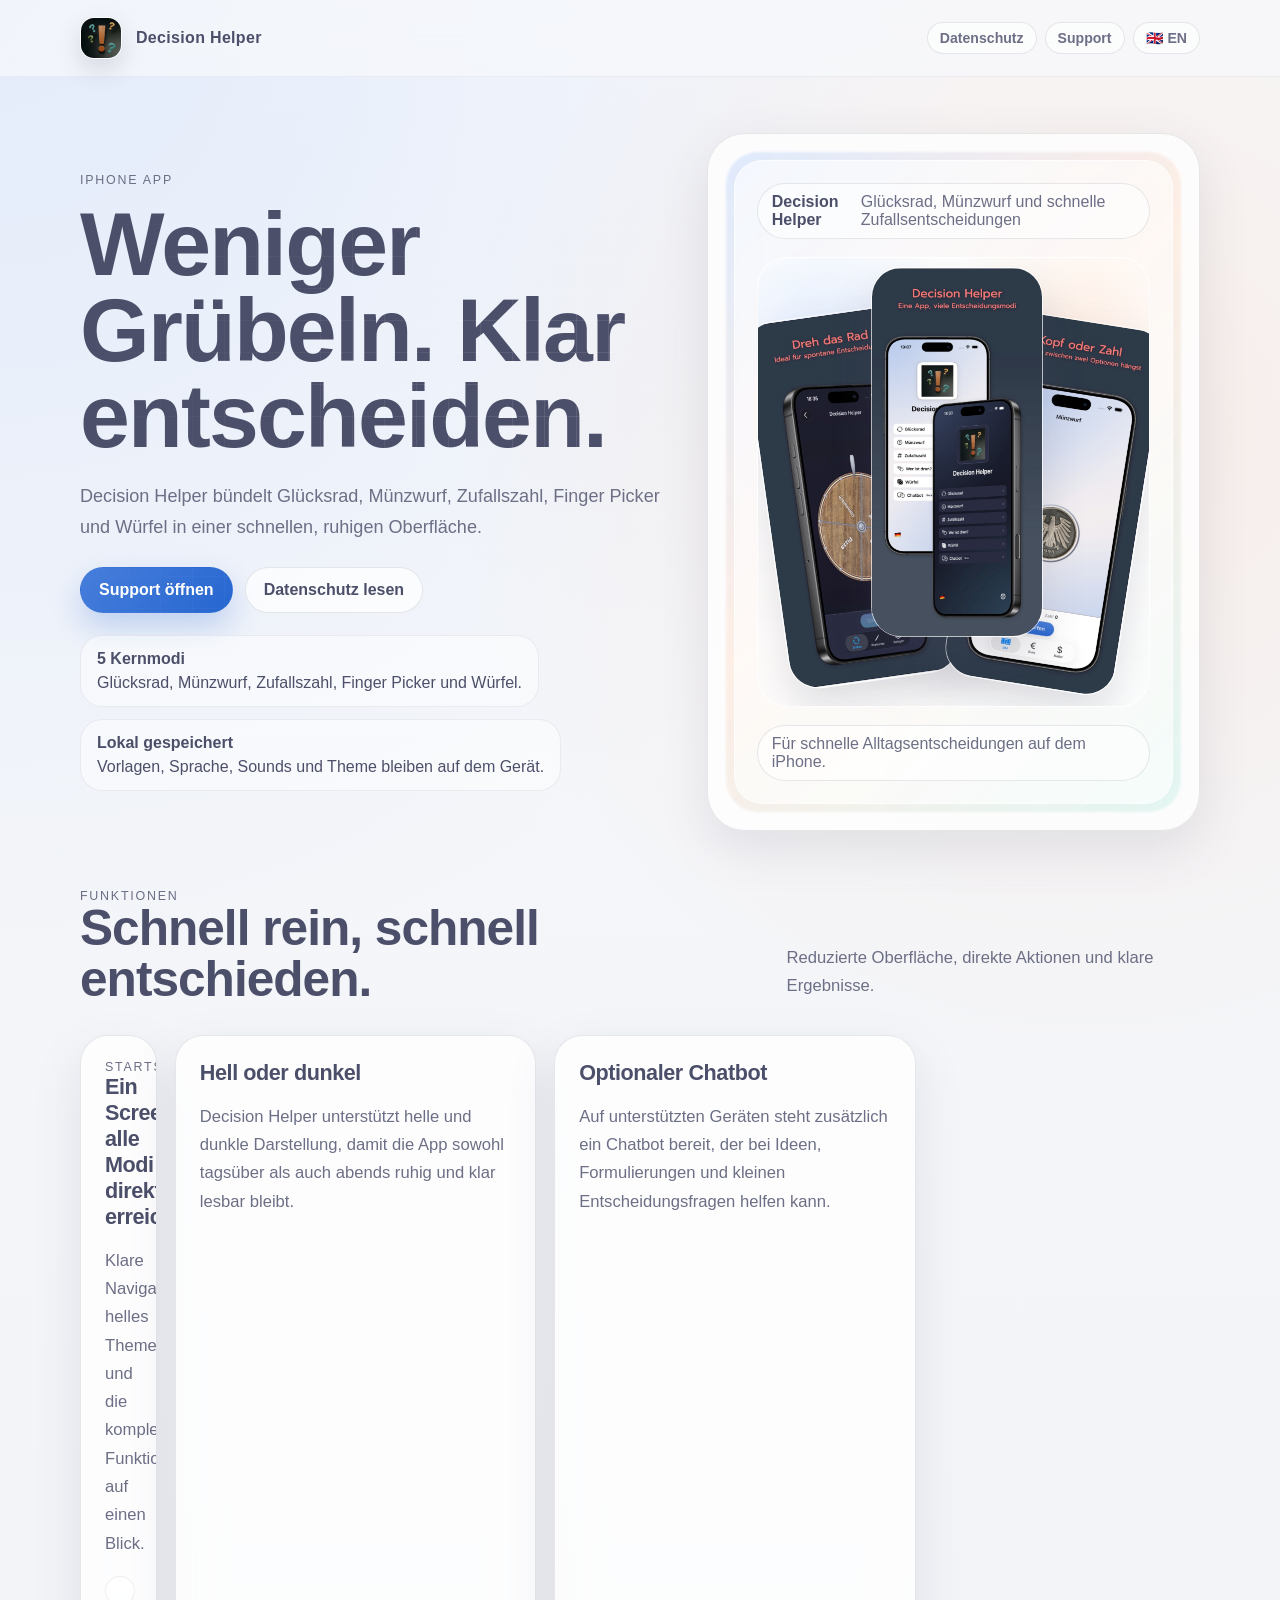
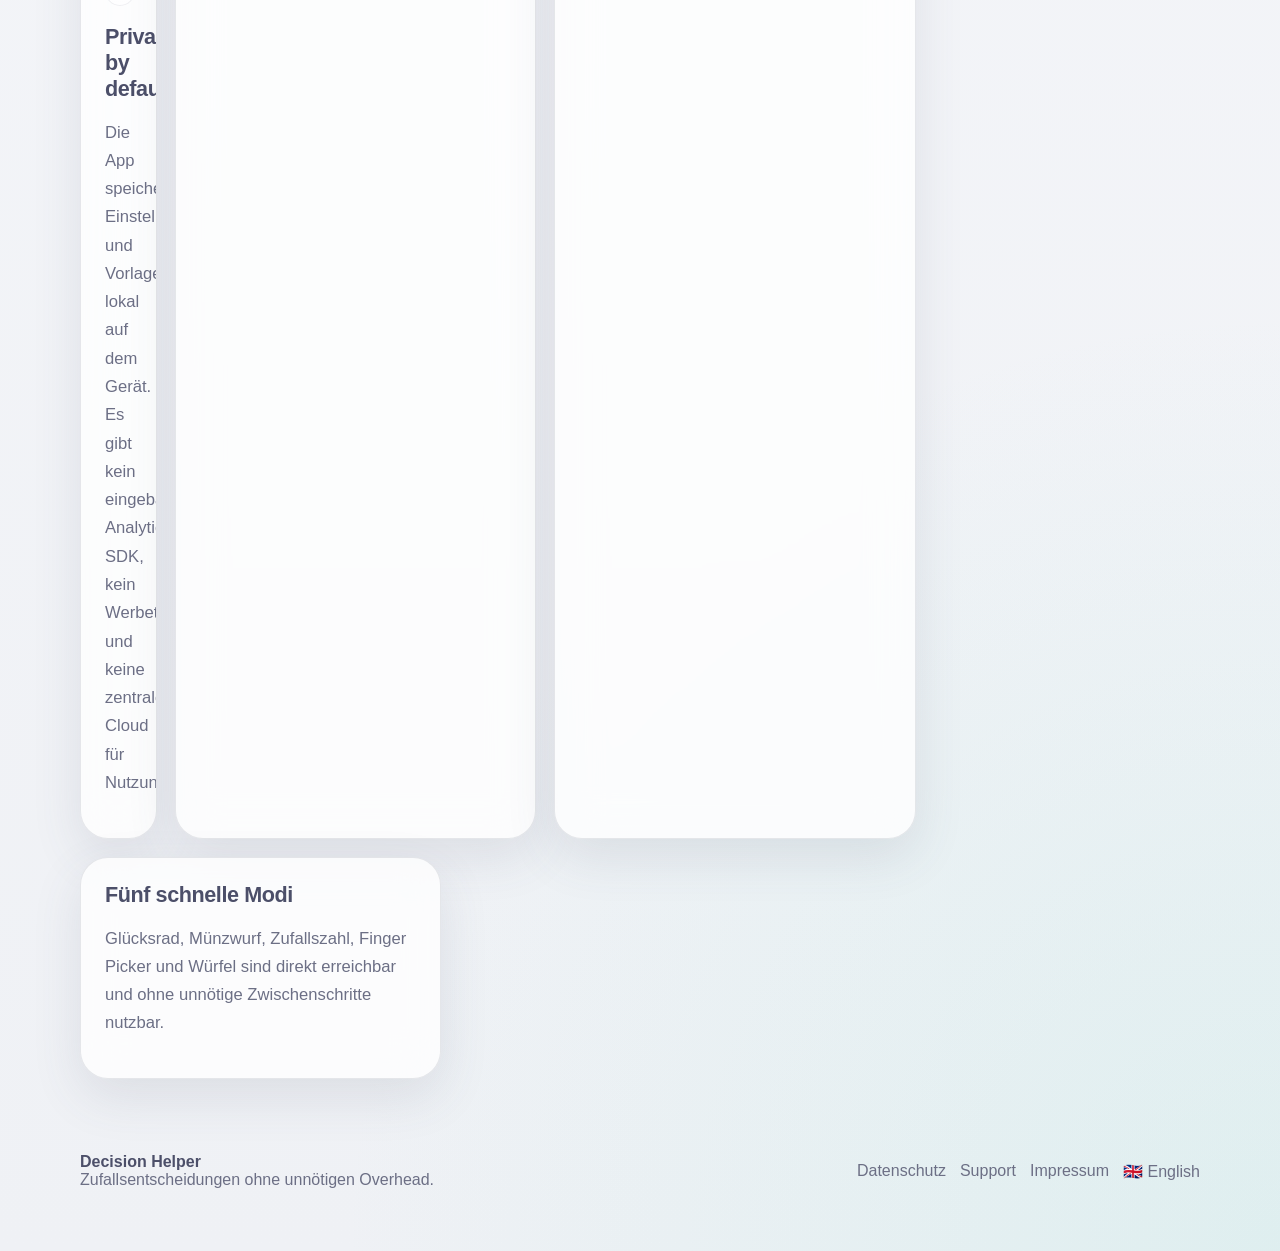
==== index.html @ 7dbccb7f "Restore homepage privacy section" ====
<!doctype html>
<html lang="de">
<head>
  <meta charset="utf-8">
  <meta name="viewport" content="width=device-width, initial-scale=1">
  <title>Decision Helper</title>
  <meta name="description" content="Decision Helper bringt Glücksrad, Münzwurf, Zufallszahl, Würfel und Finger Picker in eine ruhige, schnelle iPhone-App.">
  <link rel="stylesheet" href="styles.css">
  <link rel="stylesheet" href="refresh.css">
</head>
<body>
  <header class="site-header">
    <div class="shell">
      <a class="brand" href="index.html" aria-label="Decision Helper Startseite">
        <img class="brand-logo" src="assets/AppLogo.png" alt="Decision Helper Logo">
        <span>Decision Helper</span>
      </a>
      <nav class="nav" aria-label="Hauptnavigation">
        <a href="privacy.html">Datenschutz</a>
        <a href="support.html">Support</a>
        <a href="en/index.html" lang="en">🇬🇧 EN</a>
      </nav>
    </div>
  </header>

  <main>
    <section class="hero">
      <div class="shell hero-grid">
        <div class="hero-copy">
          <div class="eyebrow">iPhone App</div>
          <h1>Weniger Grübeln. Klar entscheiden.</h1>
          <p class="lead">
            Decision Helper bündelt Glücksrad, Münzwurf, Zufallszahl, Finger Picker und Würfel in einer schnellen, ruhigen Oberfläche.
          </p>
          <div class="button-row" style="margin-top:24px;">
            <a class="button primary" href="support.html">Support öffnen</a>
            <a class="button secondary" href="privacy.html">Datenschutz lesen</a>
          </div>
          <div class="stat-row">
            <div class="stat">
              <strong>5 Kernmodi</strong>
              Glücksrad, Münzwurf, Zufallszahl, Finger Picker und Würfel.
            </div>
            <div class="stat">
              <strong>Lokal gespeichert</strong>
              Vorlagen, Sprache, Sounds und Theme bleiben auf dem Gerät.
            </div>
          </div>
        </div>

        <div class="hero-art">
          <div class="hero-panel">
            <div class="pill"><strong>Decision Helper</strong> Glücksrad, Münzwurf und schnelle Zufallsentscheidungen</div>
            <div class="shot-stage">
              <img class="store-shot store-shot--back" src="assets/appstore_2.jpg" alt="App Store Motiv zum Glücksrad">
              <img class="store-shot store-shot--front" src="assets/appstore_1.jpg" alt="App Store Motiv der Startseite">
              <img class="store-shot store-shot--side" src="assets/appstore_3.jpg" alt="App Store Motiv zum Münzwurf">
            </div>
            <div class="tag">Für schnelle Alltagsentscheidungen auf dem iPhone.</div>
          </div>
        </div>
      </div>
    </section>

    <section id="features">
      <div class="shell">
        <div class="section-head">
          <div>
            <div class="mini-title">Funktionen</div>
            <h2>Schnell rein, schnell entschieden.</h2>
          </div>
          <p class="section-copy">Reduzierte Oberfläche, direkte Aktionen und klare Ergebnisse.</p>
        </div>

        <div class="card-grid">
          <article class="card span-12 screenshot-card">
            <div class="mini-title">Startseite</div>
            <h3>Ein Screen, alle Modi direkt erreichbar</h3>
            <p>Klare Navigation, helles Theme und die komplette Funktionsbreite auf einen Blick.</p>
            <div class="image-frame image-frame--tall">
              <img src="assets/Home_DE_Light.png" alt="Startseite von Decision Helper in der hellen Variante">
            </div>
            <h3 style="margin-top:18px;">Privat by default</h3>
            <p>Die App speichert Einstellungen und Vorlagen lokal auf dem Gerät. Es gibt kein eingebautes Analytics-SDK, kein Werbetracking und keine zentrale Cloud für Nutzungsdaten.</p>
          </article>

          <article class="card span-4">
            <h3>Hell oder dunkel</h3>
            <p>Decision Helper unterstützt helle und dunkle Darstellung, damit die App sowohl tagsüber als auch abends ruhig und klar lesbar bleibt.</p>
          </article>

          <article class="card span-4">
            <h3>Optionaler Chatbot</h3>
            <p>Auf unterstützten Geräten steht zusätzlich ein Chatbot bereit, der bei Ideen, Formulierungen und kleinen Entscheidungsfragen helfen kann.</p>
          </article>

          <article class="card span-4">
            <h3>Fünf schnelle Modi</h3>
            <p>Glücksrad, Münzwurf, Zufallszahl, Finger Picker und Würfel sind direkt erreichbar und ohne unnötige Zwischenschritte nutzbar.</p>
          </article>

        </div>
      </div>
    </section>

  </main>

  <footer class="footer">
    <div class="shell footer-inner">
      <div>
        <strong>Decision Helper</strong><br>
        <span style="color:var(--muted);">Zufallsentscheidungen ohne unnötigen Overhead.</span>
      </div>
      <div class="footer-links">
        <a href="privacy.html">Datenschutz</a>
        <a href="support.html">Support</a>
        <a href="impressum.html">Impressum</a>
        <a href="en/index.html" lang="en">🇬🇧 English</a>
      </div>
    </div>
  </footer>
</body>
</html>
---- styles.css ----
:root {
  color-scheme: light;
  --base: #eff1f5;
  --mantle: #e6e9ef;
  --surface: rgba(255, 255, 255, 0.78);
  --surface-strong: rgba(255, 255, 255, 0.92);
  --text: #4c4f69;
  --muted: #6c6f85;
  --line: rgba(124, 127, 147, 0.18);
  --shadow: 0 18px 50px rgba(76, 79, 105, 0.12);
  --blue: #89b4fa;
  --sapphire: #74c7ec;
  --teal: #94e2d5;
  --green: #a6e3a1;
  --yellow: #f9e2af;
  --peach: #fab387;
  --mauve: #cba6f7;
  --rosewater: #f5e0dc;
  --hero-grad: linear-gradient(135deg, rgba(137, 180, 250, 0.28), rgba(250, 179, 135, 0.22) 46%, rgba(148, 226, 213, 0.28));
  --max: 1120px;
  --radius: 28px;
}

* {
  box-sizing: border-box;
}

html {
  scroll-behavior: smooth;
}

body {
  margin: 0;
  font-family: -apple-system, BlinkMacSystemFont, "SF Pro Text", "Segoe UI", sans-serif;
  color: var(--text);
  background:
    radial-gradient(circle at top left, rgba(137, 180, 250, 0.18), transparent 32%),
    radial-gradient(circle at 85% 15%, rgba(250, 179, 135, 0.16), transparent 24%),
    radial-gradient(circle at bottom right, rgba(148, 226, 213, 0.18), transparent 30%),
    linear-gradient(180deg, #f7f8fb 0%, var(--base) 100%);
  min-height: 100vh;
}

body::before {
  content: "";
  position: fixed;
  inset: 0;
  pointer-events: none;
  background-image:
    linear-gradient(rgba(255, 255, 255, 0.42) 1px, transparent 1px),
    linear-gradient(90deg, rgba(255, 255, 255, 0.42) 1px, transparent 1px);
  background-size: 32px 32px;
  mask-image: radial-gradient(circle at center, black, transparent 78%);
  opacity: 0.28;
}

a {
  color: inherit;
  text-decoration: none;
}

img {
  max-width: 100%;
  display: block;
}

.shell {
  width: min(calc(100% - 32px), var(--max));
  margin: 0 auto;
}

.site-header {
  position: sticky;
  top: 0;
  z-index: 10;
  backdrop-filter: blur(18px);
  background: rgba(247, 248, 251, 0.72);
  border-bottom: 1px solid rgba(124, 127, 147, 0.1);
}

.site-header .shell,
.footer-inner {
  display: flex;
  align-items: center;
  justify-content: space-between;
  gap: 20px;
  min-height: 76px;
}

.brand {
  display: inline-flex;
  align-items: center;
  gap: 14px;
  font-weight: 700;
  letter-spacing: 0.02em;
}

.brand-mark {
  width: 42px;
  height: 42px;
  border-radius: 16px;
  background: linear-gradient(160deg, rgba(137, 180, 250, 0.88), rgba(116, 199, 236, 0.9) 42%, rgba(250, 179, 135, 0.88));
  box-shadow: inset 0 1px 0 rgba(255, 255, 255, 0.6), 0 12px 24px rgba(116, 199, 236, 0.22);
  position: relative;
}

.brand-mark::before,
.brand-mark::after {
  content: "";
  position: absolute;
  background: rgba(255, 255, 255, 0.96);
  left: 50%;
  transform: translateX(-50%);
}

.brand-mark::before {
  top: 8px;
  width: 8px;
  height: 20px;
  border-radius: 999px;
}

.brand-mark::after {
  bottom: 8px;
  width: 8px;
  height: 8px;
  border-radius: 50%;
}

.nav {
  display: flex;
  flex-wrap: wrap;
  gap: 8px;
}

.nav a,
.pill,
.tag {
  border: 1px solid var(--line);
  background: rgba(255, 255, 255, 0.56);
  border-radius: 999px;
}

.nav a {
  padding: 8px 12px;
  font-size: 0.88rem;
  color: var(--muted);
  font-family: ui-rounded, "SF Pro Rounded", -apple-system, BlinkMacSystemFont, "Segoe UI", sans-serif;
  font-weight: 600;
  line-height: 1;
}

.nav a:hover,
.nav a:focus-visible,
.button:hover,
.button:focus-visible {
  transform: translateY(-1px);
  box-shadow: 0 8px 22px rgba(76, 79, 105, 0.1);
}

.hero {
  padding: 56px 0 28px;
}

.hero-grid,
.split {
  display: grid;
  gap: 24px;
}

.hero-grid {
  grid-template-columns: minmax(0, 1.1fr) minmax(300px, 0.9fr);
  align-items: center;
}

.eyebrow,
.mini-title {
  text-transform: uppercase;
  letter-spacing: 0.14em;
  font-size: 0.78rem;
  color: var(--muted);
}

h1,
h2,
h3 {
  font-family: ui-rounded, "SF Pro Rounded", -apple-system, BlinkMacSystemFont, "Segoe UI", sans-serif;
  font-weight: 800;
  letter-spacing: -0.02em;
  margin: 0;
}

h1 {
  font-size: clamp(3rem, 7vw, 5.6rem);
  line-height: 0.96;
  margin-top: 14px;
}

h2 {
  font-size: clamp(2rem, 4vw, 3.1rem);
  line-height: 1.03;
  margin-bottom: 12px;
}

h3 {
  font-size: 1.35rem;
  margin-bottom: 10px;
}

.lead,
.section-copy,
.legal-copy,
li,
p {
  color: var(--muted);
  line-height: 1.7;
  font-size: 1.04rem;
}

.lead {
  max-width: 640px;
  margin: 22px 0 0;
  font-size: 1.13rem;
}

.button-row,
.link-row,
.stat-row,
.feature-list,
.faq-list,
.legal-nav {
  display: flex;
  flex-wrap: wrap;
  gap: 12px;
}

.button {
  display: inline-flex;
  align-items: center;
  justify-content: center;
  padding: 13px 18px;
  border-radius: 999px;
  border: 1px solid transparent;
  font-family: ui-rounded, "SF Pro Rounded", -apple-system, BlinkMacSystemFont, "Segoe UI", sans-serif;
  font-weight: 700;
  transition: transform 160ms ease, box-shadow 160ms ease, background 160ms ease;
}

.button.primary {
  background: linear-gradient(135deg, #477edb, #2666d0);
  color: white;
  box-shadow: 0 14px 30px rgba(38, 102, 208, 0.24);
}

.button.secondary {
  background: rgba(255, 255, 255, 0.72);
  border-color: var(--line);
}

.hero-art,
.card,
.legal-card,
.timeline-item,
.faq-item {
  border: 1px solid var(--line);
  background: var(--surface);
  box-shadow: var(--shadow);
  backdrop-filter: blur(22px);
}

.hero-art {
  border-radius: calc(var(--radius) + 10px);
  padding: 26px;
  min-height: 520px;
  position: relative;
  overflow: hidden;
}

.hero-art::before {
  content: "";
  position: absolute;
  inset: 18px;
  border-radius: 32px;
  background: var(--hero-grad);
  opacity: 0.9;
  filter: blur(1px);
}

.hero-panel {
  position: relative;
  z-index: 1;
  height: 100%;
  border-radius: 28px;
  background: rgba(255, 255, 255, 0.62);
  border: 1px solid rgba(255, 255, 255, 0.6);
  padding: 22px;
  display: grid;
  grid-template-rows: auto 1fr auto;
  gap: 18px;
}

.app-preview {
  display: grid;
  gap: 14px;
}

.preview-top,
.preview-actions,
.preview-bottom {
  display: grid;
  gap: 14px;
}

.preview-top {
  grid-template-columns: 1.1fr 0.9fr;
}

.preview-actions {
  grid-template-columns: repeat(2, minmax(0, 1fr));
}

.preview-bottom {
  grid-template-columns: repeat(3, minmax(0, 1fr));
}

.tile {
  background: rgba(255, 255, 255, 0.66);
  border: 1px solid rgba(124, 127, 147, 0.14);
  border-radius: 24px;
  padding: 16px;
  min-height: 104px;
}

.tile strong {
  display: block;
  font-size: 1.05rem;
  color: var(--text);
  margin-bottom: 8px;
}

.wheel {
  width: 168px;
  aspect-ratio: 1;
  border-radius: 50%;
  margin: 0 auto;
  background:
    conic-gradient(from 10deg, rgba(116, 199, 236, 0.94), rgba(137, 180, 250, 0.94), rgba(203, 166, 247, 0.92), rgba(250, 179, 135, 0.95), rgba(166, 227, 161, 0.92), rgba(116, 199, 236, 0.94));
  box-shadow: inset 0 0 0 10px rgba(255, 255, 255, 0.78), inset 0 0 0 28px rgba(255, 255, 255, 0.26), 0 20px 40px rgba(76, 79, 105, 0.16);
  position: relative;
}

.wheel::before {
  content: "";
  position: absolute;
  top: -14px;
  left: 50%;
  transform: translateX(-50%);
  width: 0;
  height: 0;
  border-left: 12px solid transparent;
  border-right: 12px solid transparent;
  border-bottom: 22px solid #4c4f69;
}

.wheel::after {
  content: "";
  position: absolute;
  inset: 50%;
  width: 28px;
  height: 28px;
  transform: translate(-50%, -50%);
  border-radius: 50%;
  background: white;
  box-shadow: 0 0 0 7px rgba(76, 79, 105, 0.12);
}

.coin-stack {
  display: flex;
  gap: 10px;
  justify-content: center;
  padding-top: 8px;
}

.coin {
  width: 70px;
  aspect-ratio: 1;
  border-radius: 50%;
  background: radial-gradient(circle at 30% 30%, #fff8e5, var(--yellow) 58%, var(--peach));
  box-shadow: inset 0 2px 0 rgba(255, 255, 255, 0.75), 0 12px 24px rgba(250, 179, 135, 0.24);
}

.sparkline {
  height: 84px;
  border-radius: 18px;
  background:
    linear-gradient(180deg, rgba(255, 255, 255, 0.84), rgba(255, 255, 255, 0.55)),
    linear-gradient(115deg, rgba(137, 180, 250, 0.18), rgba(203, 166, 247, 0.16));
  position: relative;
  overflow: hidden;
}

.sparkline::after {
  content: "";
  position: absolute;
  left: 10px;
  right: 10px;
  top: 28px;
  height: 28px;
  border-radius: 999px;
  border: 3px solid rgba(71, 126, 219, 0.55);
  border-color: transparent transparent rgba(71, 126, 219, 0.7) transparent;
  transform: skewX(-18deg);
}

.finger-dots {
  display: grid;
  grid-template-columns: repeat(4, 1fr);
  gap: 10px;
}

.finger-dots span {
  aspect-ratio: 1;
  border-radius: 50%;
  background: linear-gradient(160deg, rgba(148, 226, 213, 0.95), rgba(137, 180, 250, 0.9));
}

.dice-pips {
  display: grid;
  grid-template-columns: repeat(3, 1fr);
  gap: 7px;
  width: 78px;
  margin: 4px auto 0;
}

.dice-pips span {
  width: 16px;
  height: 16px;
  border-radius: 50%;
  background: #4c4f69;
  margin: 0 auto;
}

.tag,
.pill {
  display: inline-flex;
  align-items: center;
  gap: 8px;
  padding: 9px 14px;
  color: var(--muted);
}

.tag {
  background: rgba(255, 255, 255, 0.6);
}

.pill strong,
.tag strong {
  color: var(--text);
}

main section {
  padding: 30px 0;
}

.section-head {
  display: flex;
  align-items: end;
  justify-content: space-between;
  gap: 20px;
  margin-bottom: 18px;
}

.card-grid {
  display: grid;
  grid-template-columns: repeat(12, minmax(0, 1fr));
  gap: 18px;
}

.card {
  border-radius: var(--radius);
  padding: 24px;
}

.span-4 {
  grid-column: span 4;
}

.span-5 {
  grid-column: span 5;
}

.span-6 {
  grid-column: span 6;
}

.span-7 {
  grid-column: span 7;
}

.span-8 {
  grid-column: span 8;
}

.metric {
  font-size: 2.8rem;
  line-height: 1;
  color: var(--text);
  margin-bottom: 12px;
}

.stat-row {
  margin-top: 22px;
}

.stat {
  min-width: 160px;
  padding: 14px 16px;
  border-radius: 22px;
  border: 1px solid rgba(124, 127, 147, 0.12);
  background: rgba(255, 255, 255, 0.48);
}

.stat strong {
  display: block;
  color: var(--text);
  margin-bottom: 6px;
}

.feature-list {
  margin-top: 18px;
}

.mini-card {
  padding: 14px 16px;
  min-width: 140px;
  background: rgba(255, 255, 255, 0.54);
  border-radius: 22px;
  border: 1px solid rgba(124, 127, 147, 0.12);
}

.timeline {
  display: grid;
  gap: 16px;
}

.timeline-item {
  border-radius: 24px;
  padding: 18px 20px;
}

.timeline-item strong {
  display: block;
  color: var(--text);
  margin-bottom: 6px;
}

.legal-hero,
.legal-layout {
  display: grid;
  gap: 24px;
}

.legal-hero {
  padding: 50px 0 18px;
}

.legal-card {
  border-radius: 32px;
  padding: 28px;
}

.legal-layout {
  grid-template-columns: 280px minmax(0, 1fr);
  align-items: start;
  padding-bottom: 50px;
}

.legal-nav {
  position: sticky;
  top: 96px;
  flex-direction: column;
  align-items: stretch;
}

.legal-nav a {
  padding: 14px 16px;
  border: 1px solid var(--line);
  border-radius: 18px;
  background: rgba(255, 255, 255, 0.62);
  color: var(--muted);
}

.legal-section + .legal-section {
  margin-top: 18px;
}

.legal-section {
  scroll-margin-top: 100px;
}

.legal-list,
.faq-list {
  padding-left: 18px;
}

.faq-item {
  border-radius: 24px;
  padding: 20px;
}

.footer {
  padding: 24px 0 42px;
}

.footer a {
  color: var(--muted);
}

.footer-links {
  display: flex;
  flex-wrap: wrap;
  gap: 14px;
}

@media (max-width: 960px) {
  .hero-grid,
  .split,
  .legal-layout,
  .preview-top,
  .preview-actions,
  .preview-bottom {
    grid-template-columns: 1fr;
  }

  .span-4,
  .span-5,
  .span-6,
  .span-7,
  .span-8 {
    grid-column: span 12;
  }

  .hero-art {
    min-height: auto;
  }

  .legal-nav {
    position: static;
  }
}

@media (max-width: 640px) {
  .site-header .shell,
  .footer-inner,
  .section-head {
    align-items: flex-start;
    flex-direction: column;
  }

  .hero {
    padding-top: 34px;
  }

  h1 {
    font-size: 2.8rem;
  }

  .hero-art,
  .card,
  .legal-card,
  .timeline-item,
  .faq-item {
    padding: 20px;
  }

  .nav {
    width: 100%;
    gap: 6px;
  }

  .nav a {
    padding: 7px 10px;
    font-size: 0.8rem;
    text-align: center;
  }
}
---- refresh.css ----
.brand-logo {
  width: 42px;
  height: 42px;
  border-radius: 14px;
  object-fit: cover;
  border: 1px solid rgba(255, 255, 255, 0.72);
  box-shadow: 0 10px 24px rgba(76, 79, 105, 0.18);
}

.hero-copy {
  display: grid;
  align-content: start;
}

.shot-stage {
  position: relative;
  min-height: 450px;
  overflow: hidden;
  border: 1px solid rgba(255, 255, 255, 0.72);
  border-radius: 30px;
  background:
    radial-gradient(circle at 18% 20%, rgba(137, 180, 250, 0.24), transparent 28%),
    radial-gradient(circle at 82% 18%, rgba(250, 179, 135, 0.22), transparent 28%),
    linear-gradient(180deg, rgba(255, 255, 255, 0.84), rgba(255, 255, 255, 0.56));
}

.store-shot {
  position: absolute;
  width: 44%;
  border: 1px solid rgba(255, 255, 255, 0.68);
  border-radius: 30px;
  box-shadow: 0 20px 42px rgba(76, 79, 105, 0.18);
}

.store-shot--back {
  top: 12%;
  left: 2%;
  transform: rotate(-8deg);
}

.store-shot--front {
  top: 2%;
  left: 29%;
  z-index: 2;
}

.store-shot--side {
  right: 2%;
  bottom: 4%;
  transform: rotate(9deg);
}

.screenshot-card {
  overflow: hidden;
}

.image-frame {
  margin-top: 18px;
  padding: 14px;
  border: 1px solid rgba(124, 127, 147, 0.12);
  border-radius: 30px;
  background: linear-gradient(180deg, rgba(255, 255, 255, 0.84), rgba(255, 255, 255, 0.54));
}

.image-frame--tall img {
  width: 100%;
  max-width: 360px;
  margin: 0 auto;
  border-radius: 26px;
  box-shadow: 0 18px 36px rgba(76, 79, 105, 0.16);
}

@media (max-width: 960px) {
  .shot-stage {
    min-height: 380px;
  }
}

@media (max-width: 640px) {
  .store-shot {
    width: 54%;
  }

  .store-shot--back {
    top: 20%;
    left: -4%;
  }

  .store-shot--front {
    left: 23%;
  }

  .store-shot--side {
    right: -3%;
    bottom: 6%;
  }
}
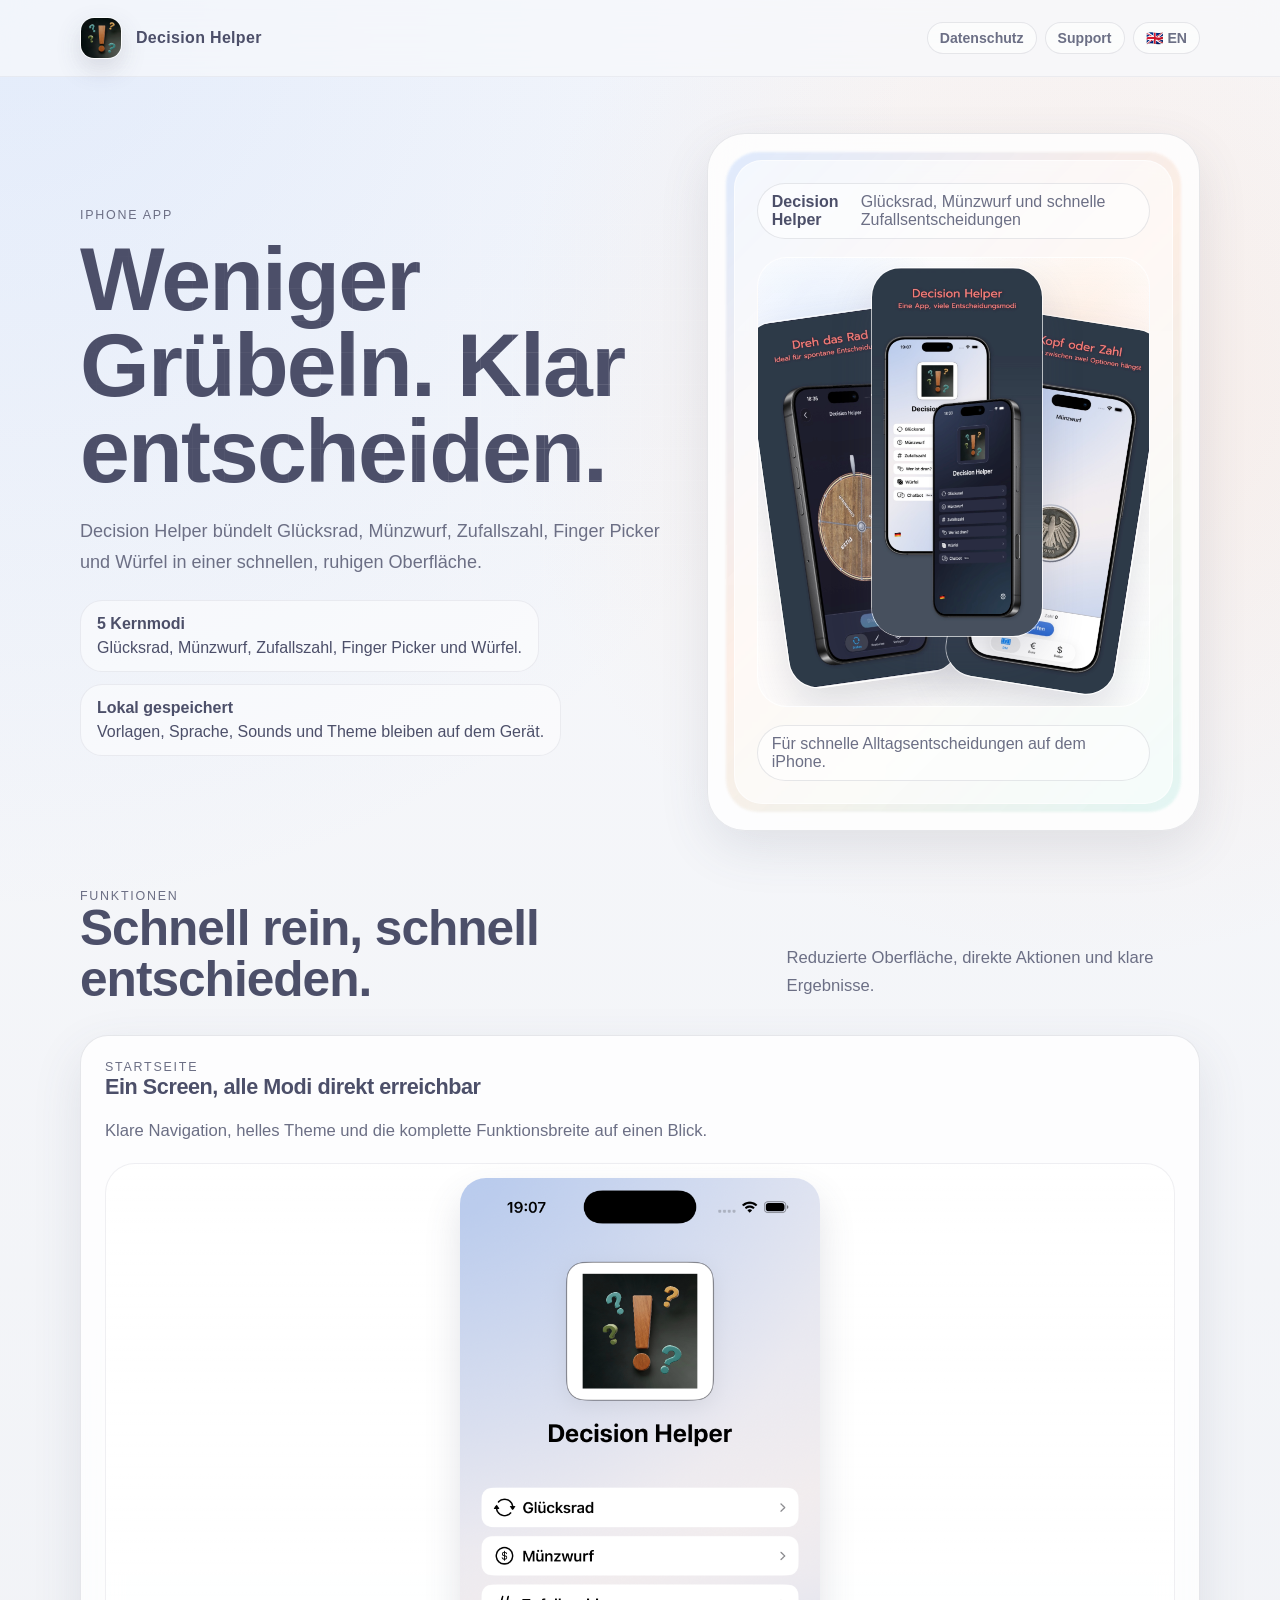
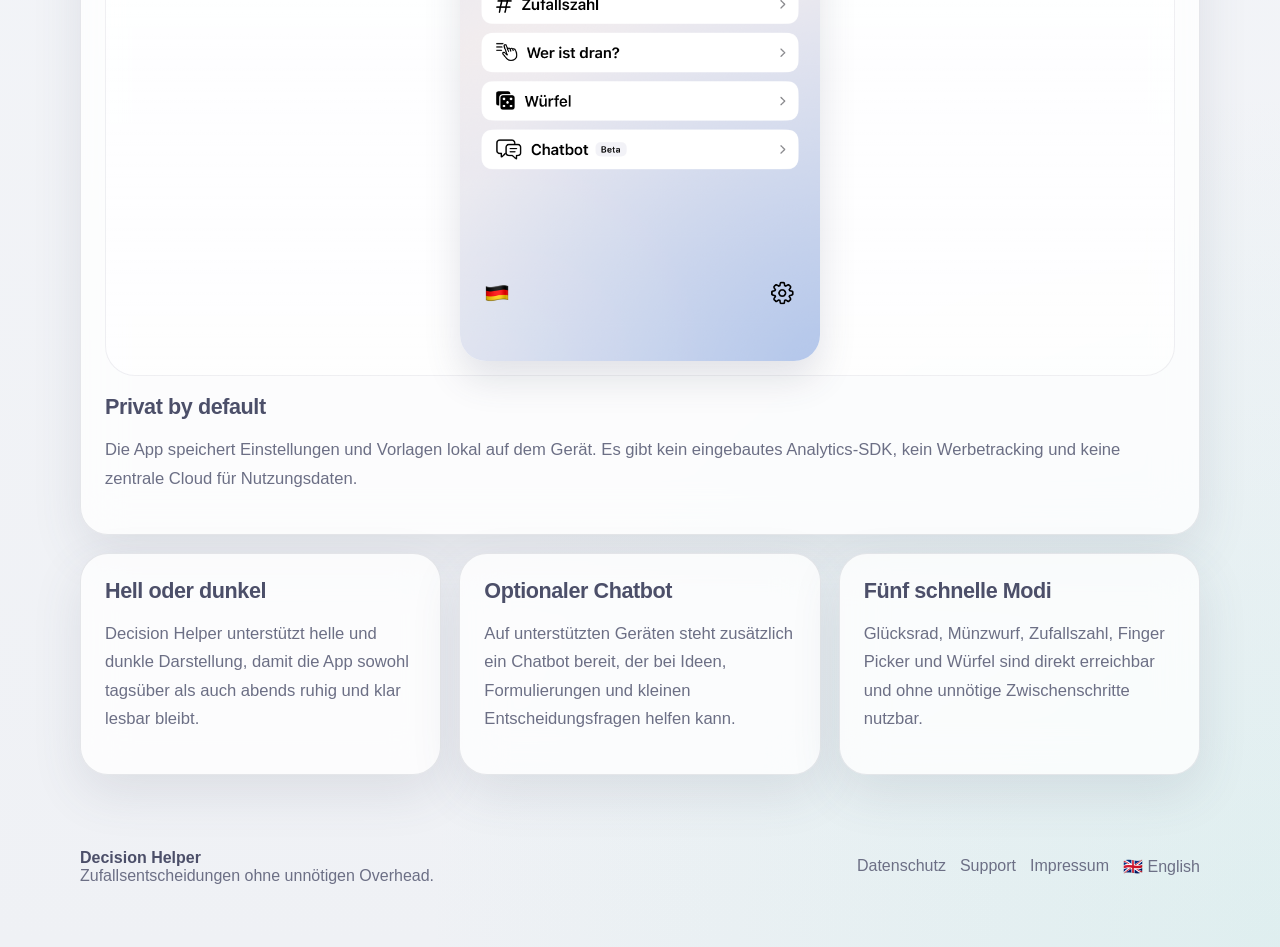
==== commit df76c2b9: "Remove hero action buttons" ====
--- a/index.html
+++ b/index.html
@@ -32,10 +32,6 @@
           <p class="lead">
             Decision Helper bündelt Glücksrad, Münzwurf, Zufallszahl, Finger Picker und Würfel in einer schnellen, ruhigen Oberfläche.
           </p>
-          <div class="button-row" style="margin-top:24px;">
-            <a class="button primary" href="support.html">Support öffnen</a>
-            <a class="button secondary" href="privacy.html">Datenschutz lesen</a>
-          </div>
           <div class="stat-row">
             <div class="stat">
               <strong>5 Kernmodi</strong>
--- a/styles.css
+++ b/styles.css
@@ -501,6 +501,10 @@
   grid-column: span 8;
 }
 
+.span-12 {
+  grid-column: span 12;
+}
+
 .metric {
   font-size: 2.8rem;
   line-height: 1;
@@ -640,6 +644,10 @@
     grid-column: span 12;
   }
 
+  .span-12 {
+    grid-column: span 12;
+  }
+
   .hero-art {
     min-height: auto;
   }
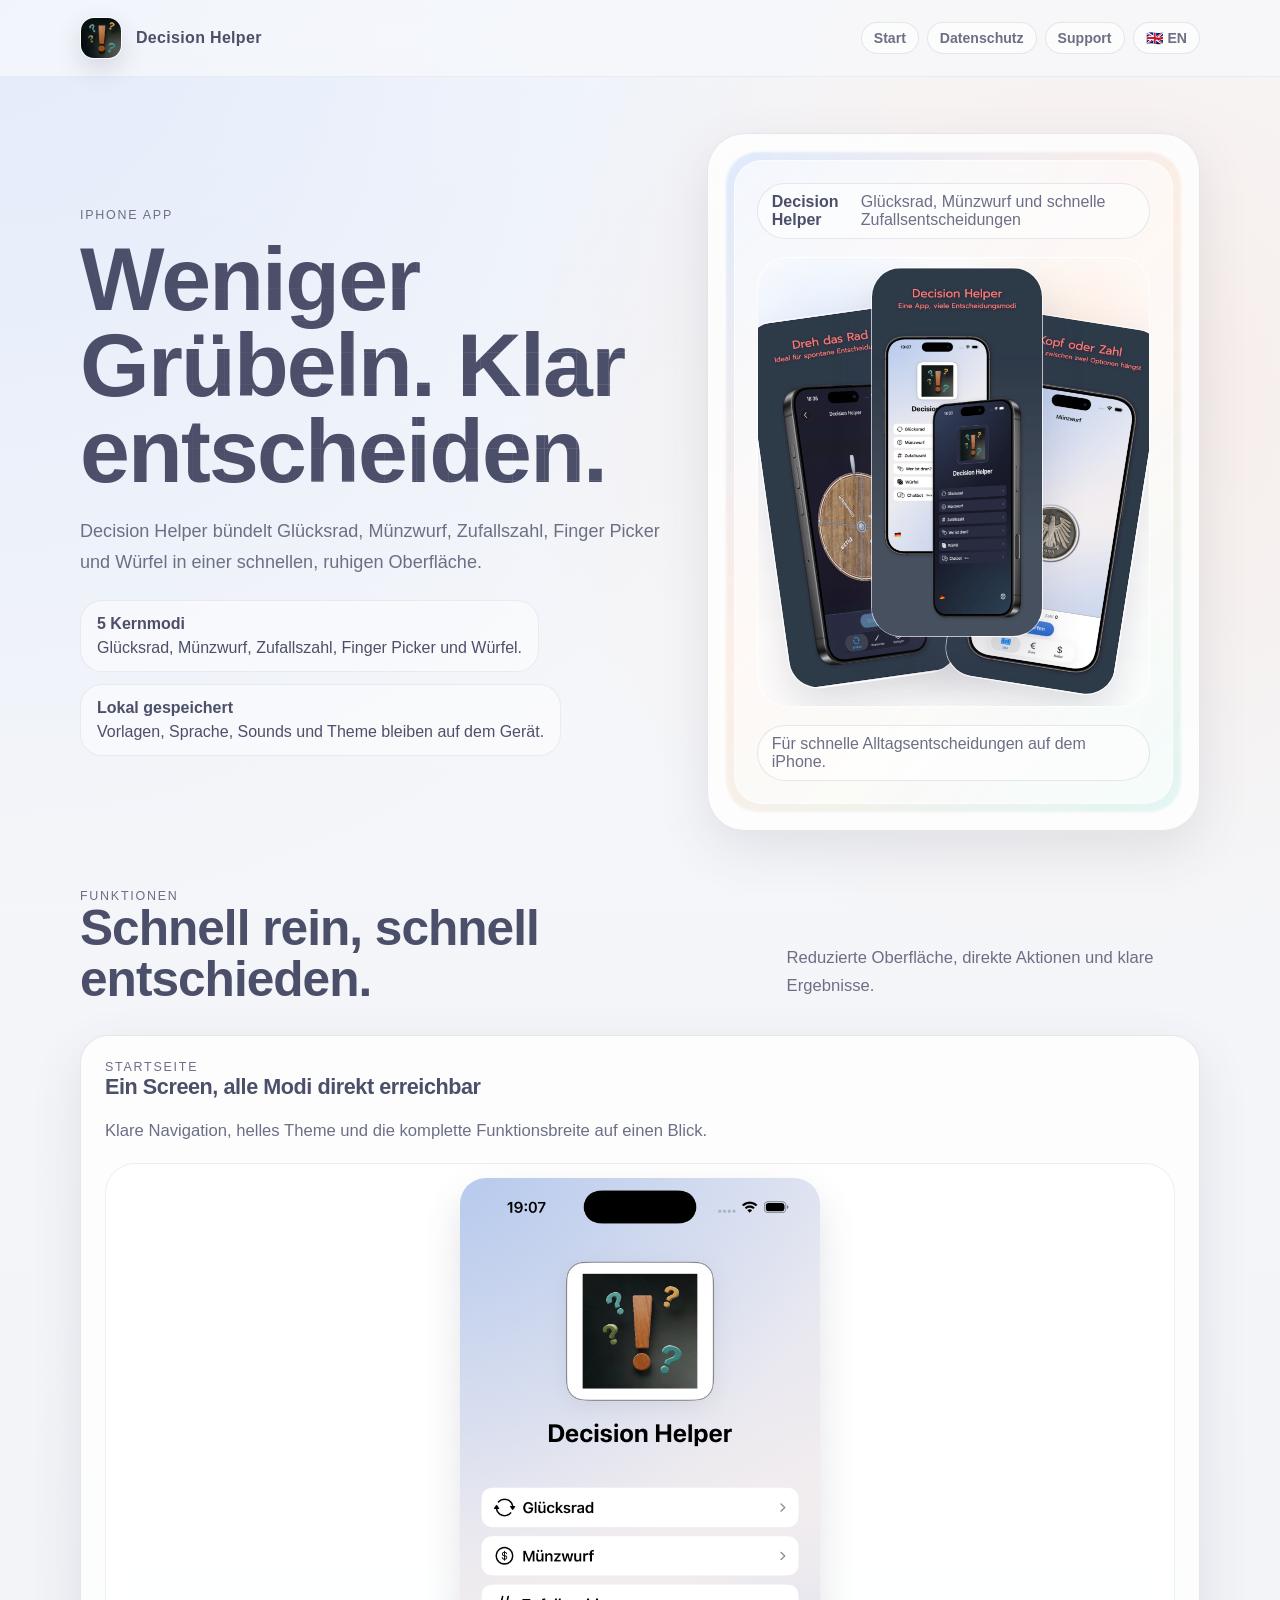
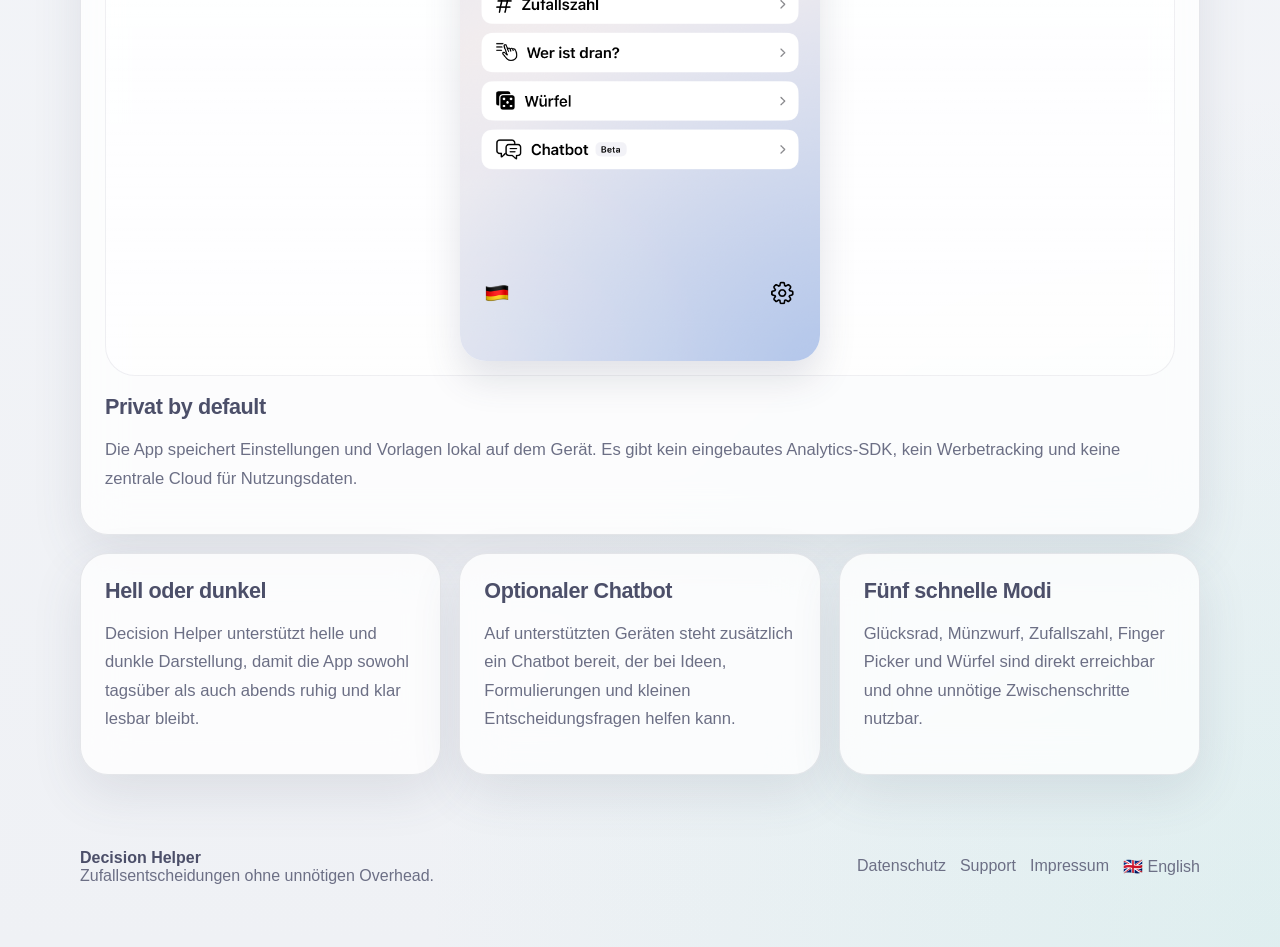
==== commit f835dd6c: "Keep home link in main nav" ====
--- a/index.html
+++ b/index.html
@@ -16,6 +16,7 @@
         <span>Decision Helper</span>
       </a>
       <nav class="nav" aria-label="Hauptnavigation">
+        <a href="index.html">Start</a>
         <a href="privacy.html">Datenschutz</a>
         <a href="support.html">Support</a>
         <a href="en/index.html" lang="en">🇬🇧 EN</a>
--- a/styles.css
+++ b/styles.css
@@ -684,6 +684,8 @@
   .nav {
     width: 100%;
     gap: 6px;
+    justify-content: flex-end;
+    margin-bottom: 10px;
   }
 
   .nav a {
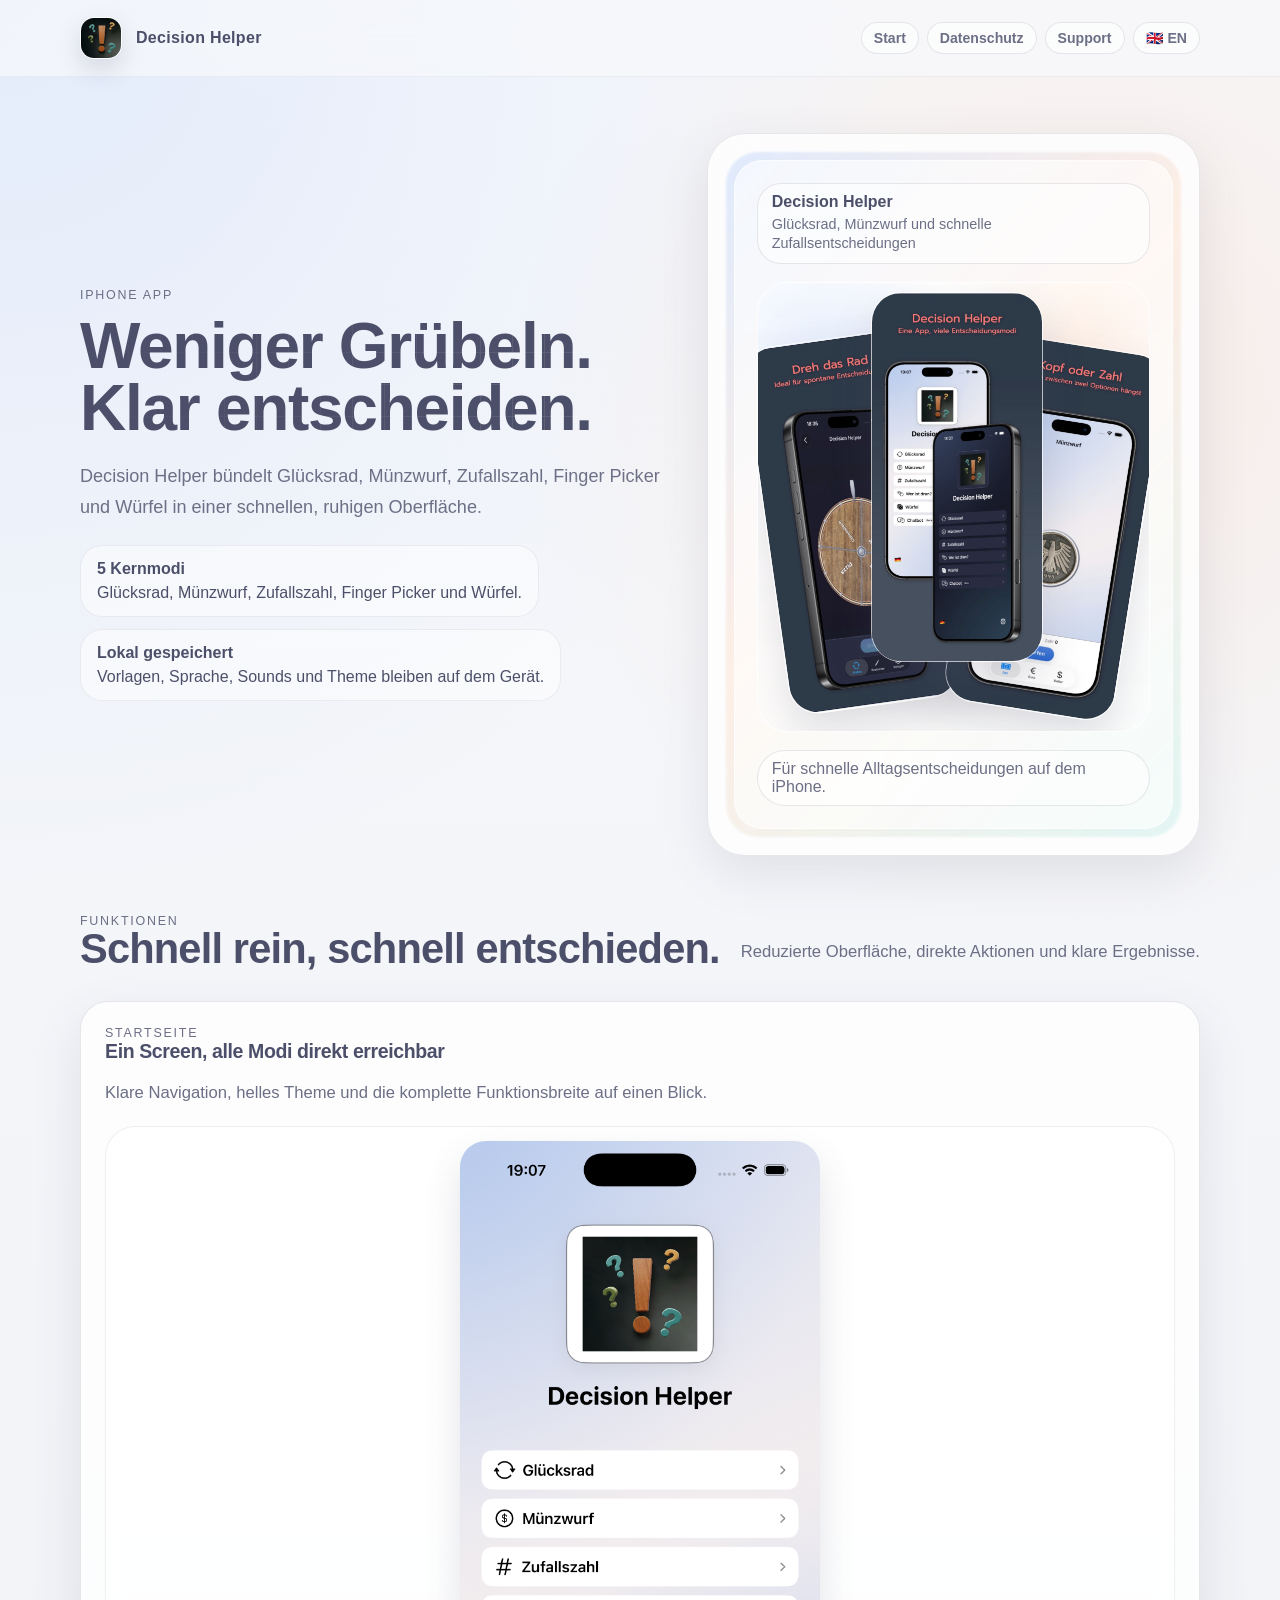
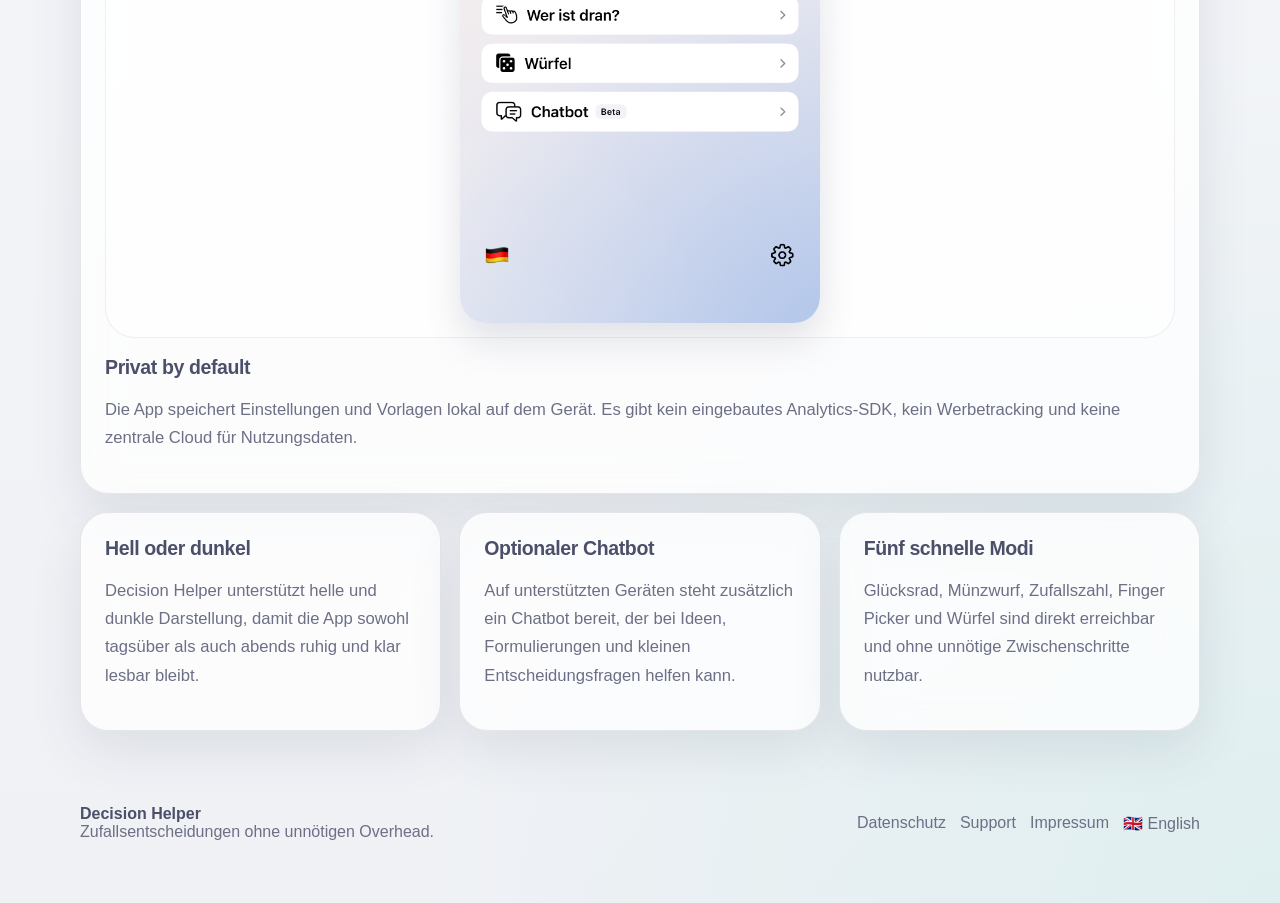
==== commit efb276a6: "Refine mobile layout and typography" ====
--- a/index.html
+++ b/index.html
@@ -47,7 +47,7 @@
 
         <div class="hero-art">
           <div class="hero-panel">
-            <div class="pill"><strong>Decision Helper</strong> Glücksrad, Münzwurf und schnelle Zufallsentscheidungen</div>
+            <div class="pill pill-stack"><strong>Decision Helper</strong><span>Glücksrad, Münzwurf und schnelle Zufallsentscheidungen</span></div>
             <div class="shot-stage">
               <img class="store-shot store-shot--back" src="assets/appstore_2.jpg" alt="App Store Motiv zum Glücksrad">
               <img class="store-shot store-shot--front" src="assets/appstore_1.jpg" alt="App Store Motiv der Startseite">
--- a/styles.css
+++ b/styles.css
@@ -191,19 +191,19 @@
 }
 
 h1 {
-  font-size: clamp(3rem, 7vw, 5.6rem);
+  font-size: clamp(2.2rem, 5vw, 4.2rem);
   line-height: 0.96;
   margin-top: 14px;
 }
 
 h2 {
-  font-size: clamp(2rem, 4vw, 3.1rem);
+  font-size: clamp(1.8rem, 3.5vw, 2.6rem);
   line-height: 1.03;
   margin-bottom: 12px;
 }
 
 h3 {
-  font-size: 1.35rem;
+  font-size: 1.22rem;
   margin-bottom: 10px;
 }
 
@@ -458,6 +458,18 @@
   color: var(--text);
 }
 
+.pill-stack {
+  flex-direction: column;
+  align-items: flex-start;
+  gap: 4px;
+  border-radius: 24px;
+}
+
+.pill-stack span {
+  font-size: 0.9rem;
+  line-height: 1.35;
+}
+
 main section {
   padding: 30px 0;
 }
@@ -506,7 +518,7 @@
 }
 
 .metric {
-  font-size: 2.8rem;
+  font-size: 2.3rem;
   line-height: 1;
   color: var(--text);
   margin-bottom: 12px;
@@ -670,7 +682,45 @@
   }
 
   h1 {
-    font-size: 2.8rem;
+    font-size: 2.2rem;
+  }
+
+  h2 {
+    font-size: 1.5rem;
+  }
+
+  h3 {
+    font-size: 1.1rem;
+  }
+
+  .lead,
+  .section-copy,
+  .legal-copy,
+  li,
+  p {
+    font-size: 0.98rem;
+  }
+
+  .eyebrow,
+  .mini-title {
+    font-size: 0.72rem;
+  }
+
+  .stat,
+  .mini-card {
+    font-size: 0.92rem;
+  }
+
+  .card p,
+  .card li,
+  .faq-item p,
+  .timeline-item,
+  .legal-card p {
+    font-size: 0.92rem;
+  }
+
+  .metric {
+    font-size: 2rem;
   }
 
   .hero-art,
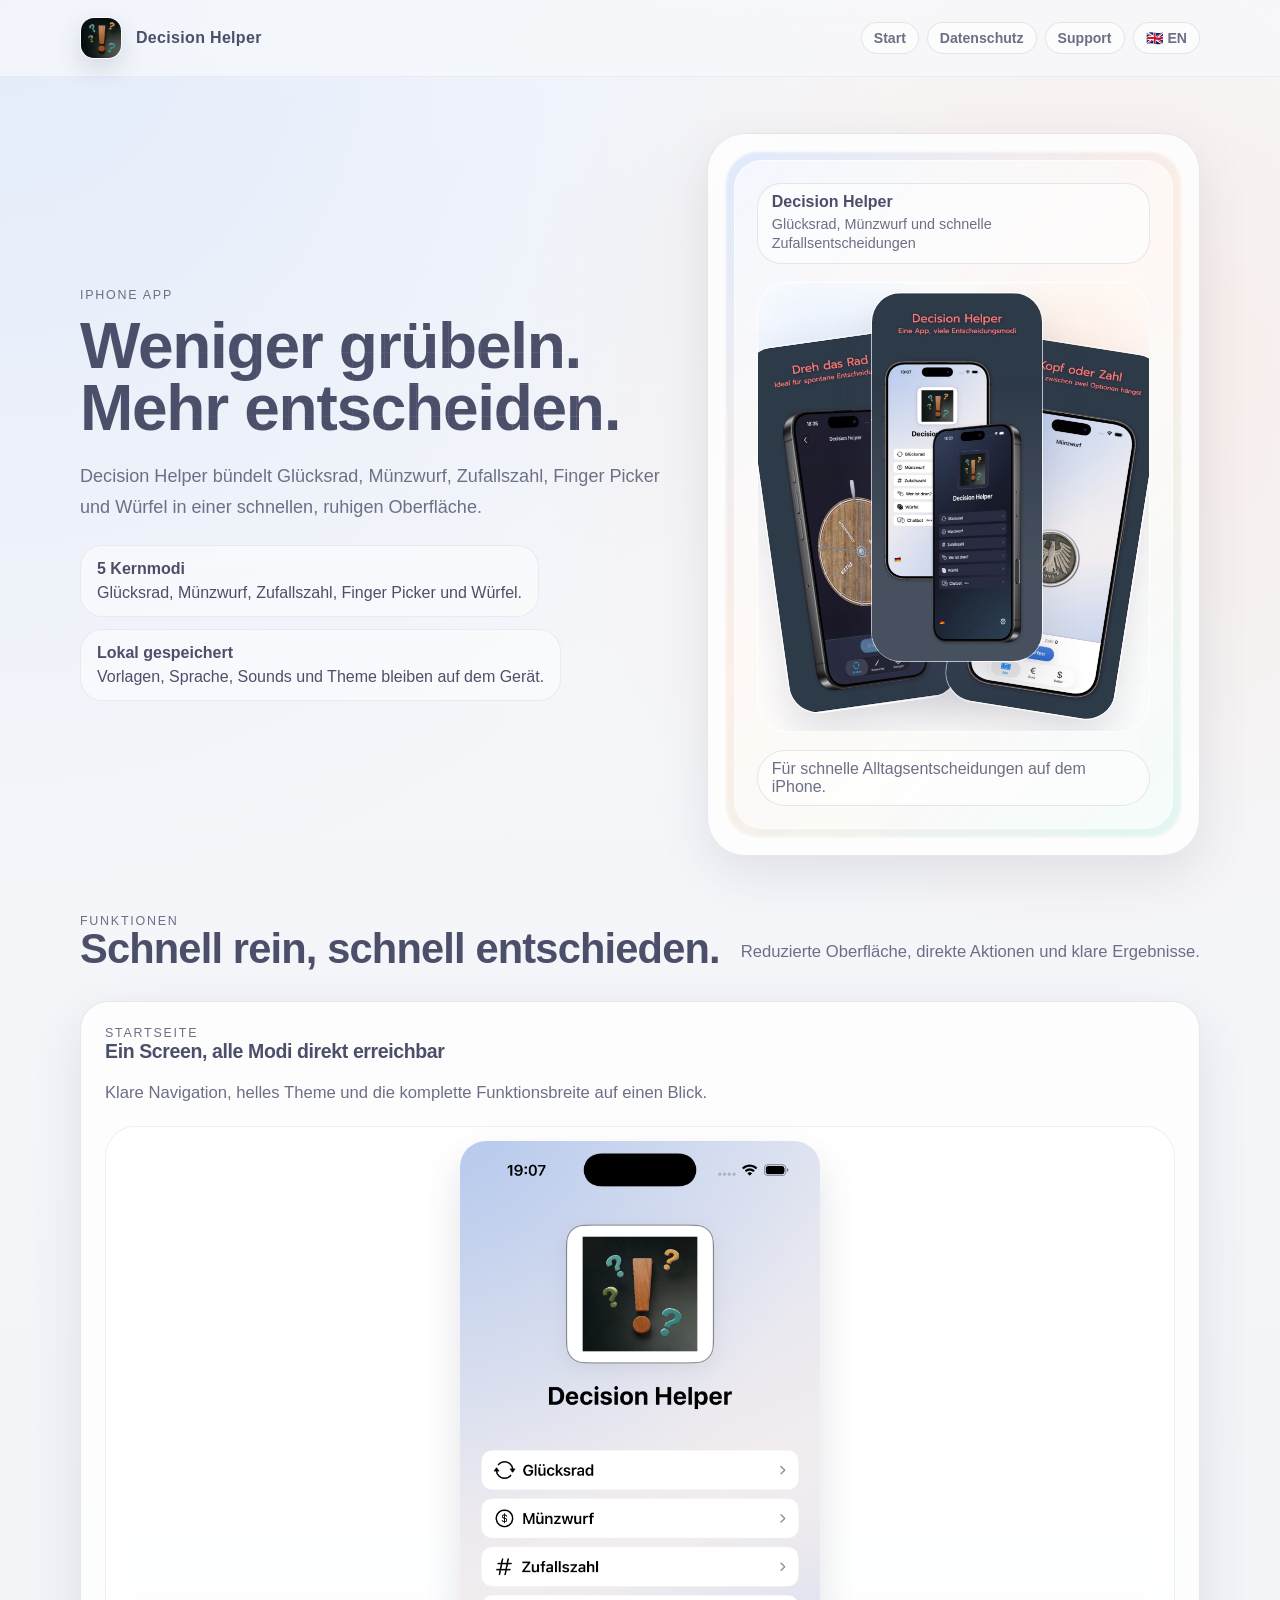
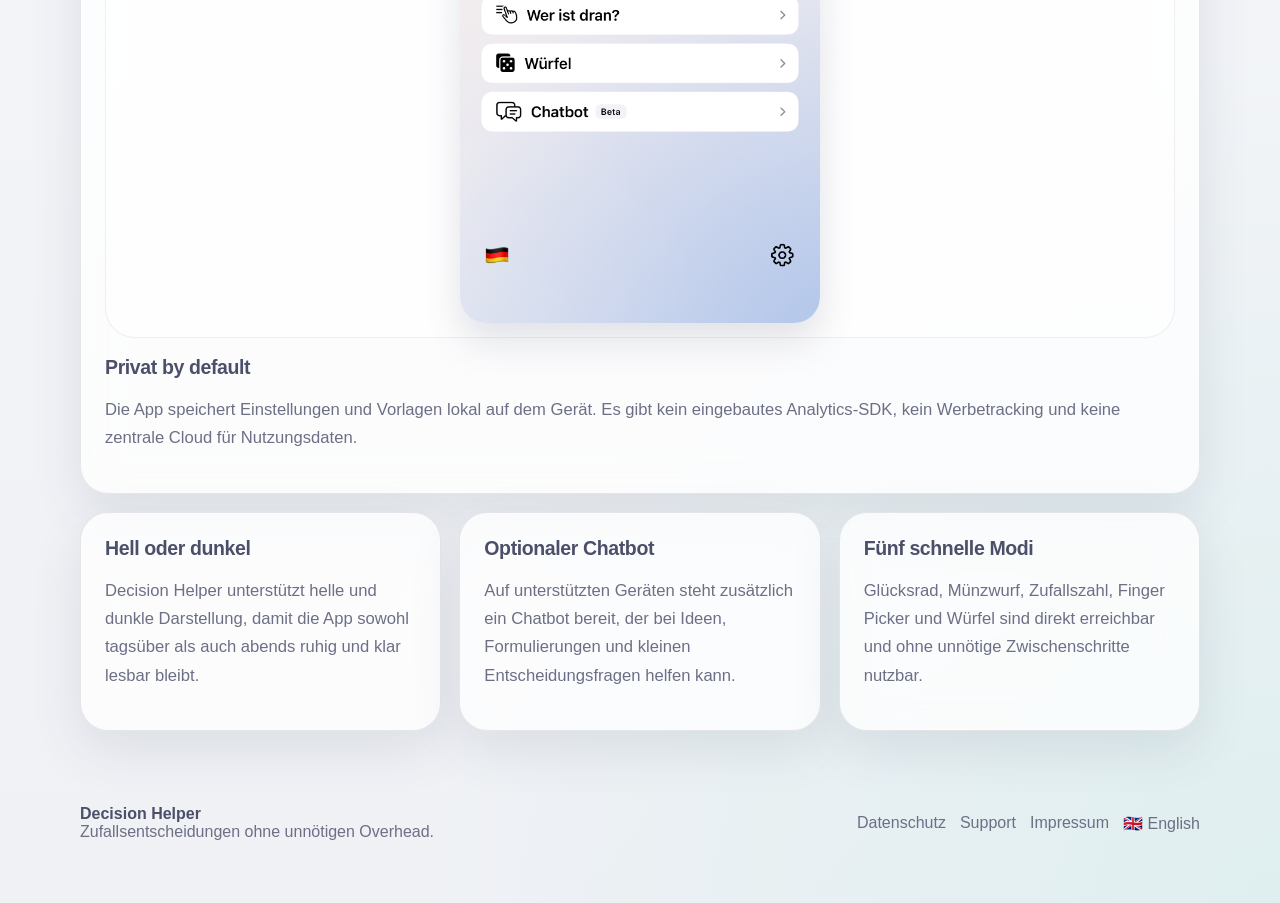
==== commit 4f9fe664: "Update homepage headline" ====
--- a/index.html
+++ b/index.html
@@ -29,7 +29,7 @@
       <div class="shell hero-grid">
         <div class="hero-copy">
           <div class="eyebrow">iPhone App</div>
-          <h1>Weniger Grübeln. Klar entscheiden.</h1>
+          <h1>Weniger grübeln. Mehr entscheiden.</h1>
           <p class="lead">
             Decision Helper bündelt Glücksrad, Münzwurf, Zufallszahl, Finger Picker und Würfel in einer schnellen, ruhigen Oberfläche.
           </p>
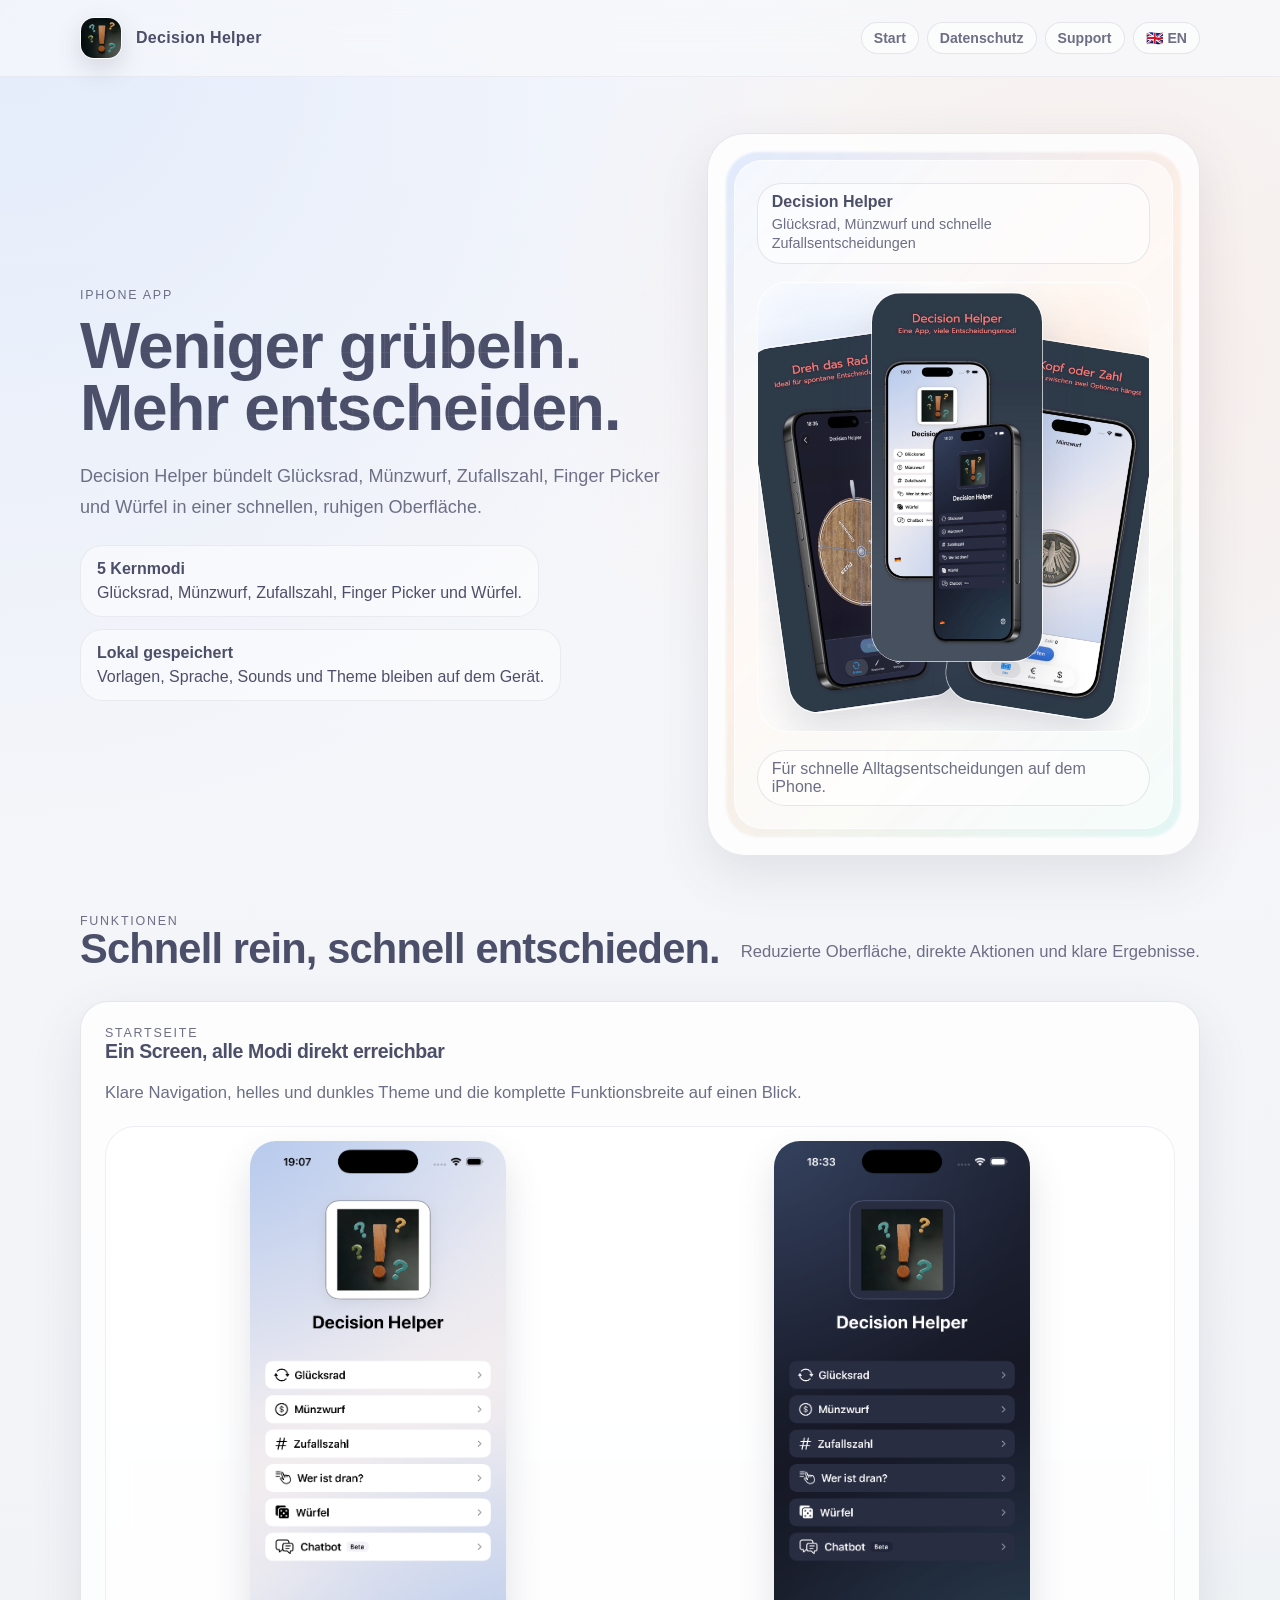
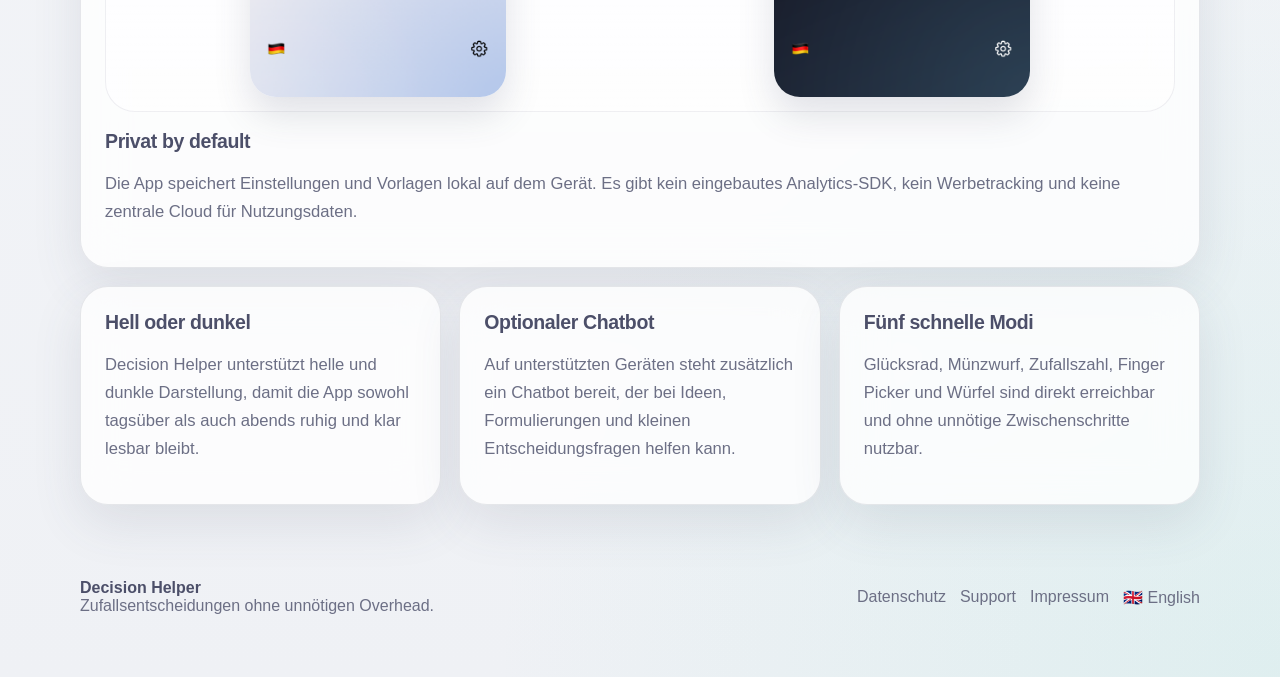
==== commit dc072f2b: "Add dark home screenshot" ====
--- a/index.html
+++ b/index.html
@@ -73,9 +73,12 @@
           <article class="card span-12 screenshot-card">
             <div class="mini-title">Startseite</div>
             <h3>Ein Screen, alle Modi direkt erreichbar</h3>
-            <p>Klare Navigation, helles Theme und die komplette Funktionsbreite auf einen Blick.</p>
+            <p>Klare Navigation, helles und dunkles Theme und die komplette Funktionsbreite auf einen Blick.</p>
             <div class="image-frame image-frame--tall">
-              <img src="assets/Home_DE_Light.png" alt="Startseite von Decision Helper in der hellen Variante">
+              <div class="screen-pair">
+                <img src="assets/Home_DE_Light.png" alt="Startseite von Decision Helper in der hellen Variante">
+                <img src="assets/Home_DE_Dark.png" alt="Startseite von Decision Helper in der dunklen Variante">
+              </div>
             </div>
             <h3 style="margin-top:18px;">Privat by default</h3>
             <p>Die App speichert Einstellungen und Vorlagen lokal auf dem Gerät. Es gibt kein eingebautes Analytics-SDK, kein Werbetracking und keine zentrale Cloud für Nutzungsdaten.</p>
--- a/refresh.css
+++ b/refresh.css
@@ -70,9 +70,29 @@
   box-shadow: 0 18px 36px rgba(76, 79, 105, 0.16);
 }
 
+.screen-pair {
+  display: grid;
+  grid-template-columns: repeat(2, minmax(0, 1fr));
+  gap: 8px;
+  align-items: start;
+  justify-items: center;
+}
+
+.screen-pair img {
+  width: 100%;
+  max-width: 256px;
+  margin: 0 auto;
+  border-radius: 26px;
+  box-shadow: 0 18px 36px rgba(76, 79, 105, 0.16);
+}
+
 @media (max-width: 960px) {
   .shot-stage {
     min-height: 380px;
+  }
+
+  .screen-pair {
+    grid-template-columns: 1fr;
   }
 }
 
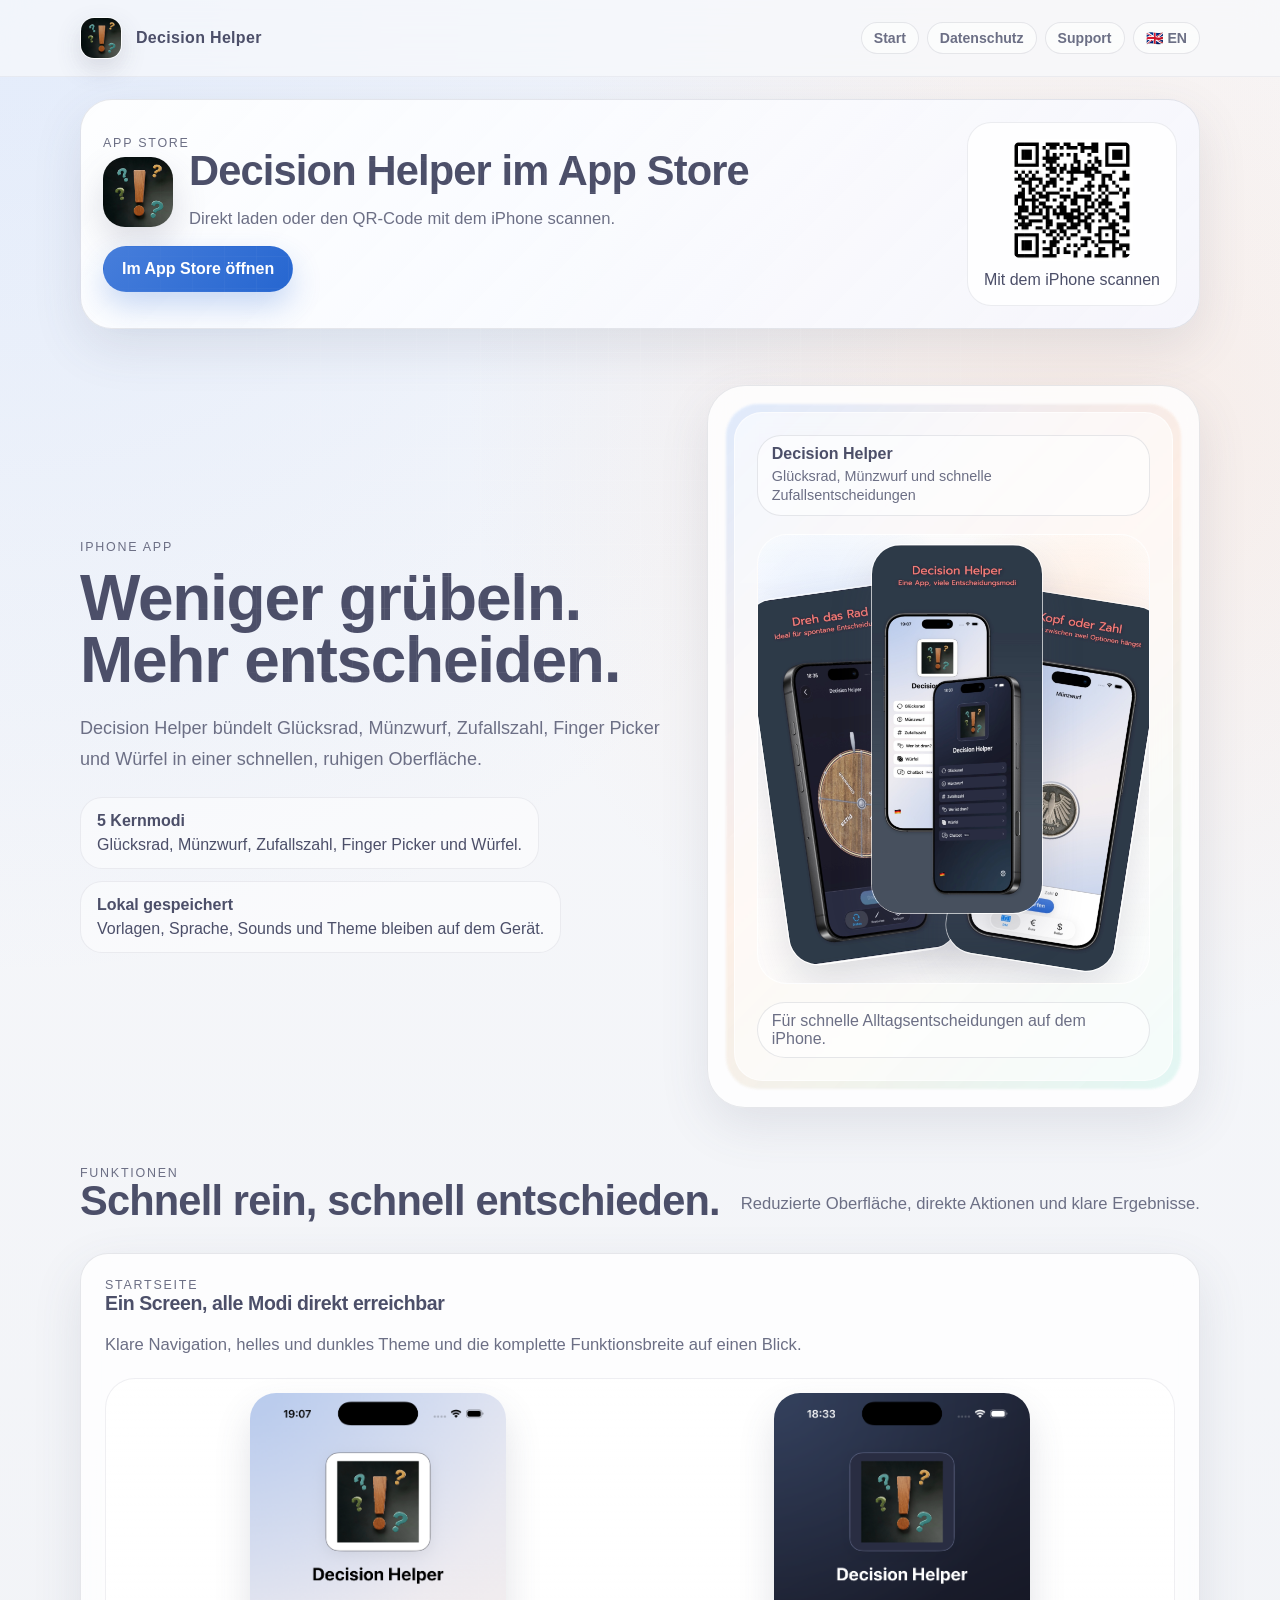
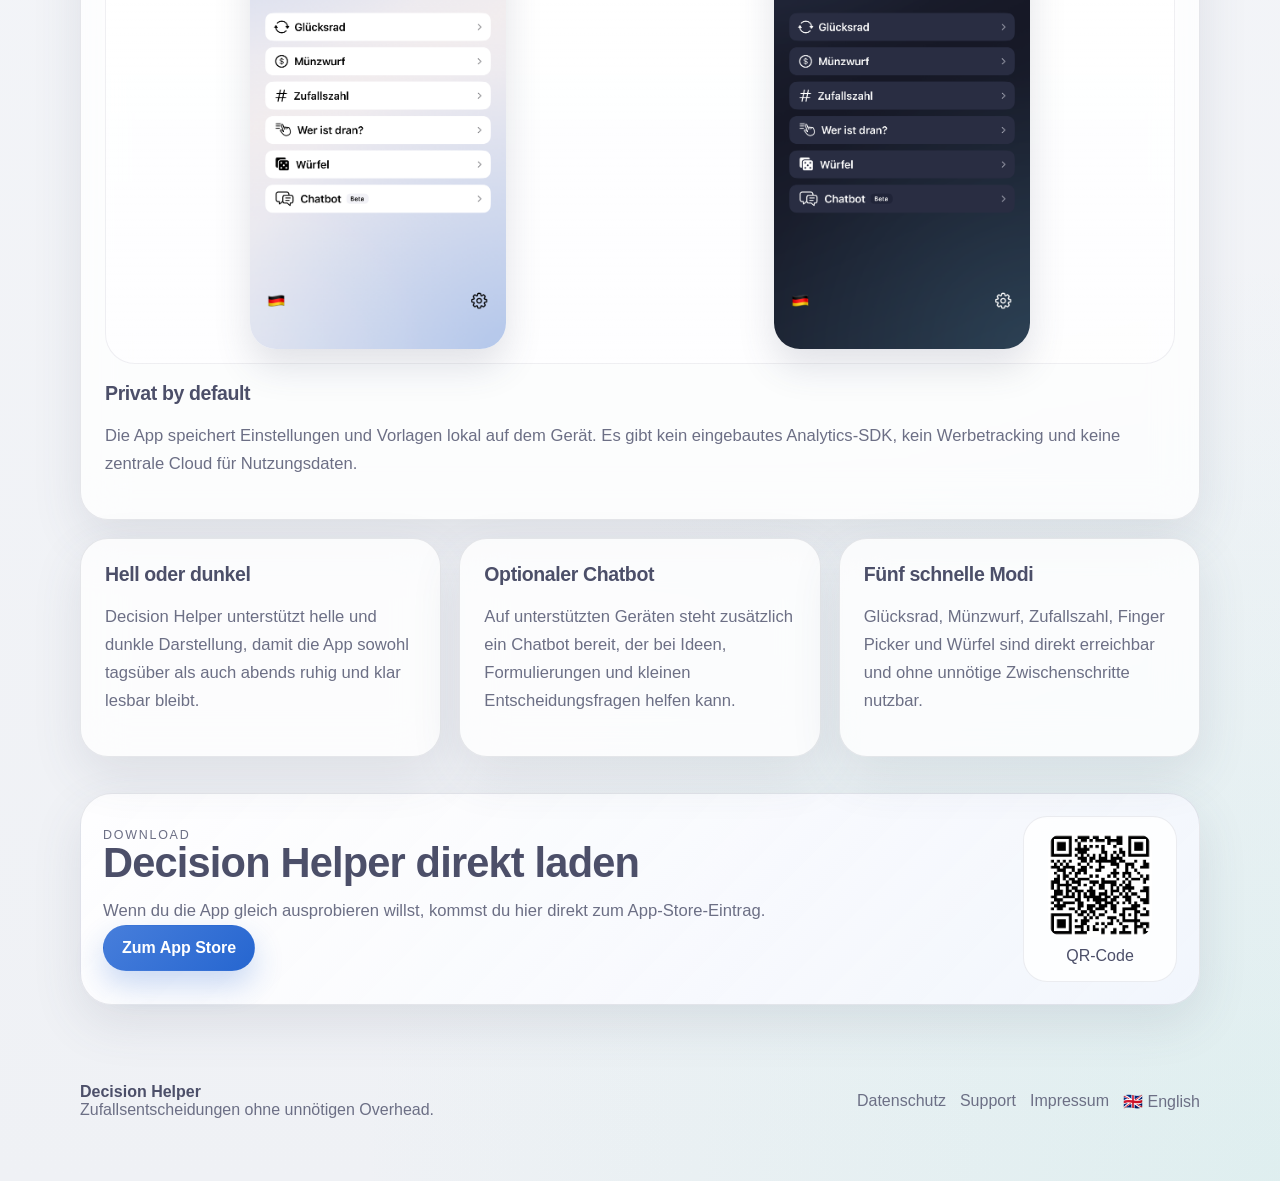
==== commit 3fcc82c2: "Add App Store call-to-action" ====
--- a/index.html
+++ b/index.html
@@ -25,6 +25,30 @@
   </header>
 
   <main>
+    <section class="app-store-band">
+      <div class="shell">
+        <article class="app-store-card">
+          <div class="app-store-copy">
+            <div class="mini-title">App Store</div>
+            <div class="app-store-head">
+              <img class="app-store-icon" src="assets/AppLogo.png" alt="Decision Helper App Icon">
+              <div>
+                <h2>Decision Helper im App Store</h2>
+                <p>Direkt laden oder den QR-Code mit dem iPhone scannen.</p>
+              </div>
+            </div>
+            <div class="link-row">
+              <a class="button primary" href="https://apps.apple.com/app/decision-helper/id6760131115" target="_blank" rel="noreferrer">Im App Store öffnen</a>
+            </div>
+          </div>
+          <a class="qr-card" href="https://apps.apple.com/app/decision-helper/id6760131115" target="_blank" rel="noreferrer" aria-label="Decision Helper im App Store öffnen">
+            <img src="assets/app-store-qr.png" alt="QR-Code zum App-Store-Eintrag von Decision Helper">
+            <span>Mit dem iPhone scannen</span>
+          </a>
+        </article>
+      </div>
+    </section>
+
     <section class="hero">
       <div class="shell hero-grid">
         <div class="hero-copy">
@@ -103,6 +127,25 @@
       </div>
     </section>
 
+    <section class="app-store-repeat">
+      <div class="shell">
+        <article class="app-store-card compact">
+          <div class="app-store-copy">
+            <div class="mini-title">Download</div>
+            <h2>Decision Helper direkt laden</h2>
+            <p>Wenn du die App gleich ausprobieren willst, kommst du hier direkt zum App-Store-Eintrag.</p>
+            <div class="link-row">
+              <a class="button primary" href="https://apps.apple.com/app/decision-helper/id6760131115" target="_blank" rel="noreferrer">Zum App Store</a>
+            </div>
+          </div>
+          <a class="qr-card small" href="https://apps.apple.com/app/decision-helper/id6760131115" target="_blank" rel="noreferrer" aria-label="Decision Helper im App Store öffnen">
+            <img src="assets/app-store-qr.png" alt="QR-Code zum App-Store-Eintrag von Decision Helper">
+            <span>QR-Code</span>
+          </a>
+        </article>
+      </div>
+    </section>
+
   </main>
 
   <footer class="footer">
--- a/styles.css
+++ b/styles.css
@@ -234,6 +234,68 @@
   gap: 12px;
 }
 
+.app-store-band {
+  padding: 22px 0 0;
+}
+
+.app-store-repeat {
+  padding: 6px 0 34px;
+}
+
+.app-store-card {
+  display: grid;
+  grid-template-columns: minmax(0, 1fr) auto;
+  gap: 22px;
+  align-items: center;
+  border: 1px solid var(--line);
+  border-radius: calc(var(--radius) + 4px);
+  background: linear-gradient(135deg, rgba(255, 255, 255, 0.92), rgba(245, 247, 255, 0.82));
+  box-shadow: var(--shadow);
+  padding: 22px;
+}
+
+.app-store-head {
+  display: flex;
+  align-items: center;
+  gap: 16px;
+  margin-bottom: 12px;
+}
+
+.app-store-icon {
+  width: 70px;
+  height: 70px;
+  border-radius: 22px;
+  box-shadow: 0 16px 34px rgba(76, 79, 105, 0.18);
+  flex: 0 0 auto;
+}
+
+.app-store-copy p,
+.qr-card span {
+  margin: 0;
+}
+
+.qr-card {
+  display: grid;
+  gap: 10px;
+  justify-items: center;
+  padding: 16px;
+  min-width: 154px;
+  border-radius: 24px;
+  background: rgba(255, 255, 255, 0.82);
+  border: 1px solid rgba(124, 127, 147, 0.14);
+}
+
+.qr-card img {
+  width: 122px;
+  height: 122px;
+  border-radius: 16px;
+}
+
+.qr-card.small img {
+  width: 104px;
+  height: 104px;
+}
+
 .button {
   display: inline-flex;
   align-items: center;
@@ -639,6 +701,14 @@
 }
 
 @media (max-width: 960px) {
+  .app-store-card {
+    grid-template-columns: 1fr;
+  }
+
+  .qr-card {
+    justify-self: start;
+  }
+
   .hero-grid,
   .split,
   .legal-layout,
@@ -677,6 +747,20 @@
     flex-direction: column;
   }
 
+  .app-store-head {
+    align-items: flex-start;
+  }
+
+  .app-store-icon {
+    width: 58px;
+    height: 58px;
+    border-radius: 18px;
+  }
+
+  .qr-card {
+    min-width: 0;
+  }
+
   .hero {
     padding-top: 34px;
   }
